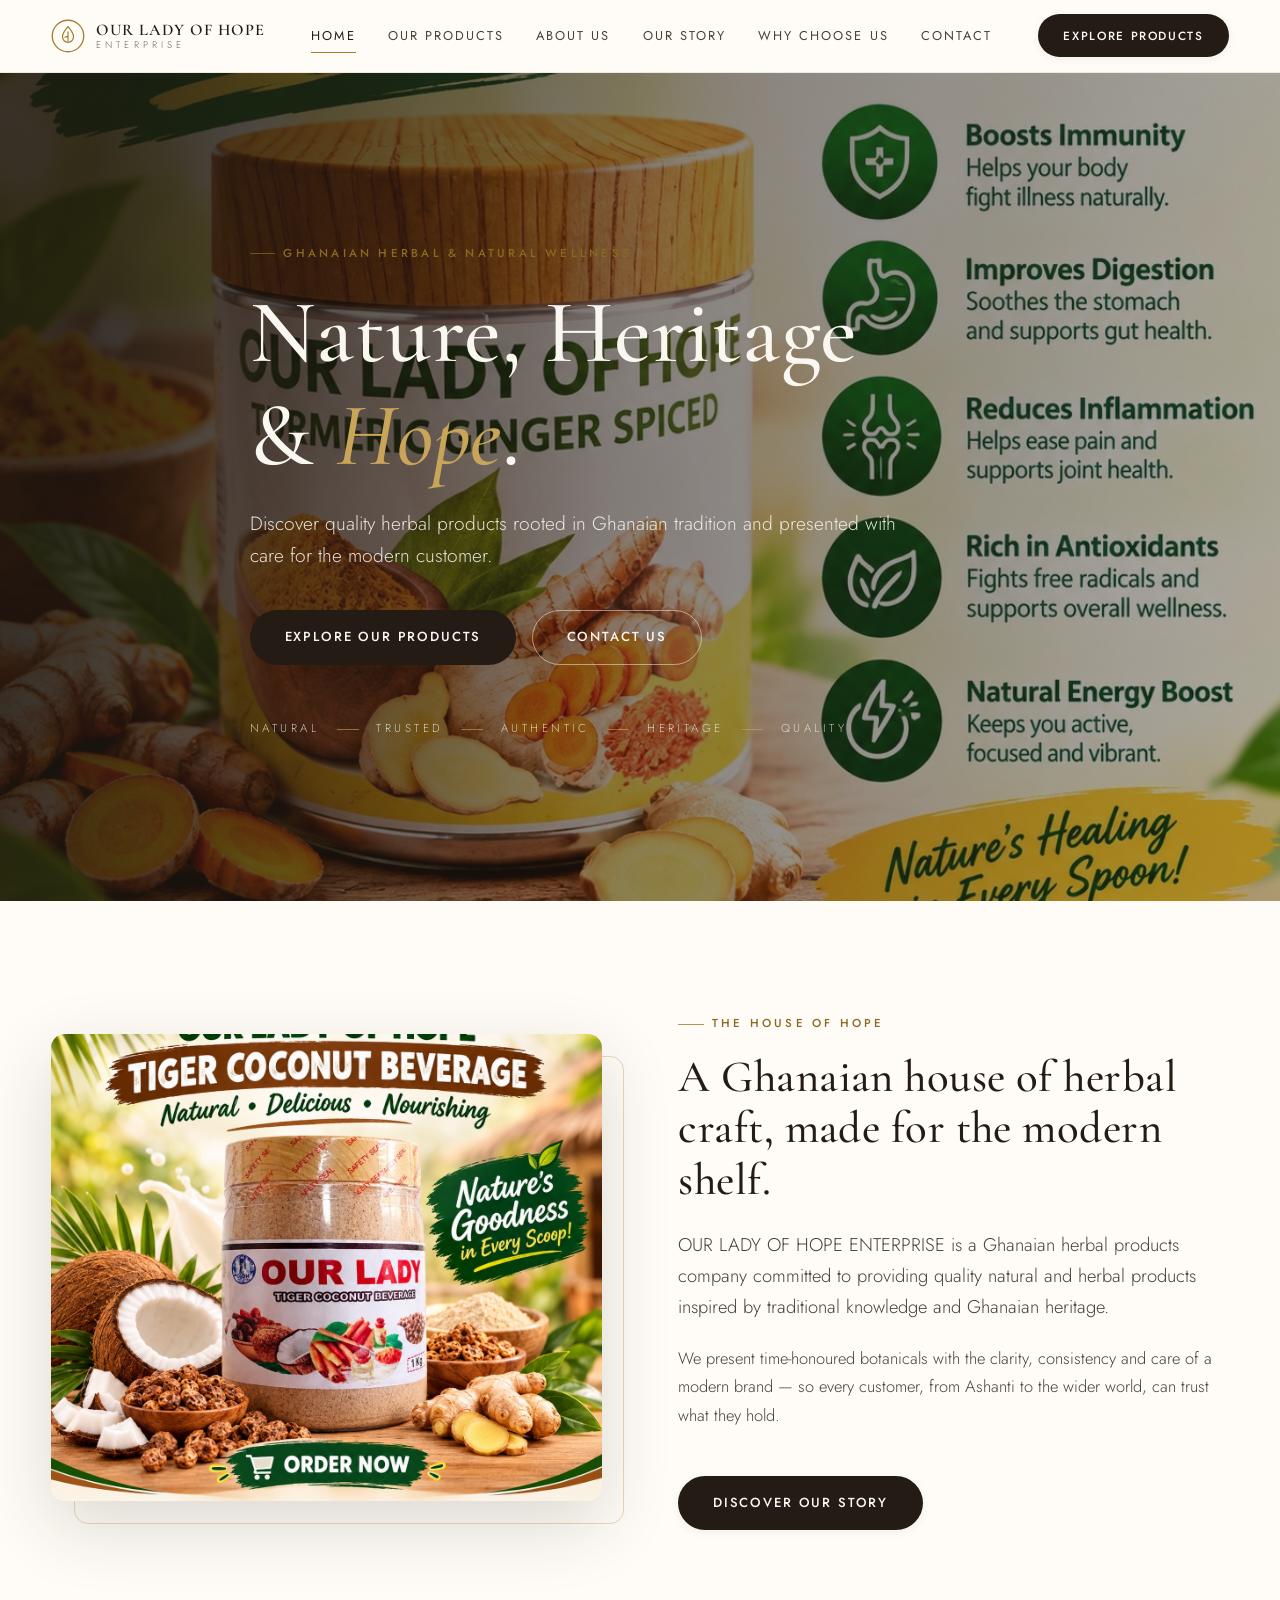
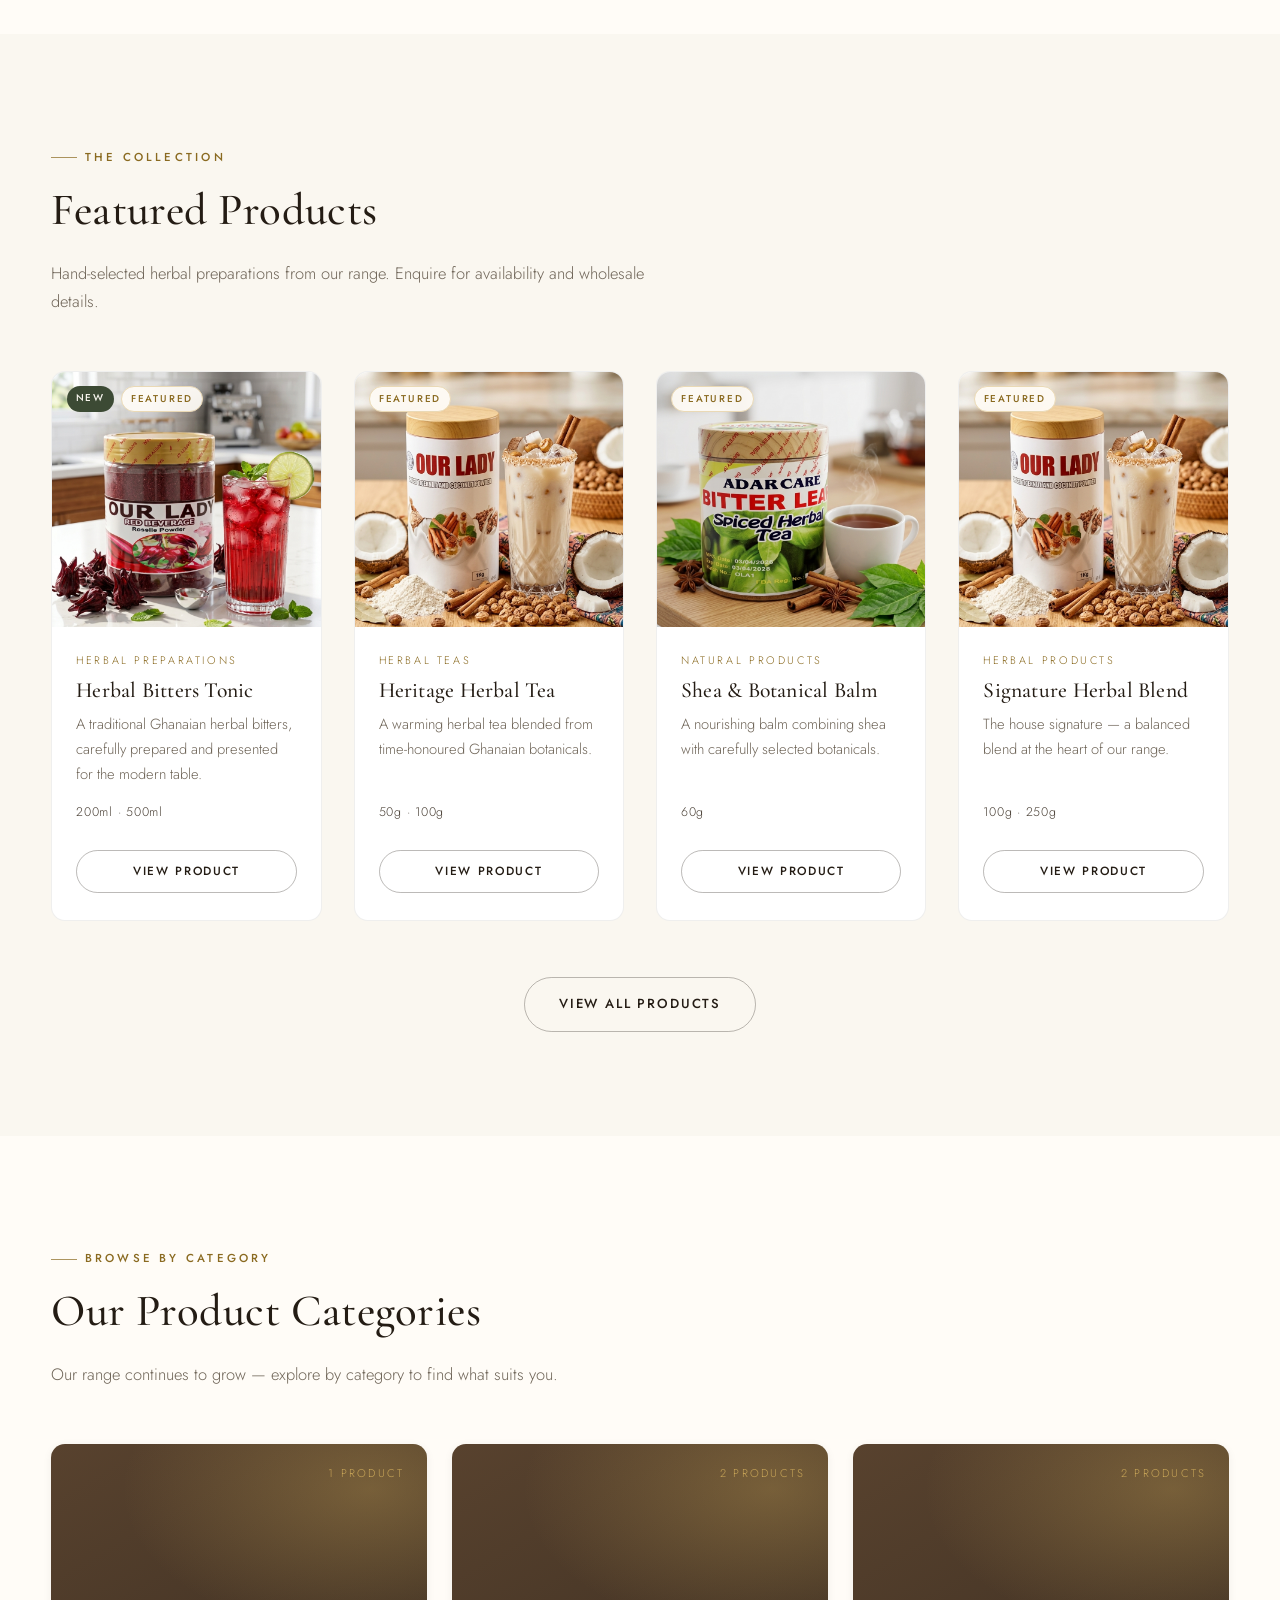
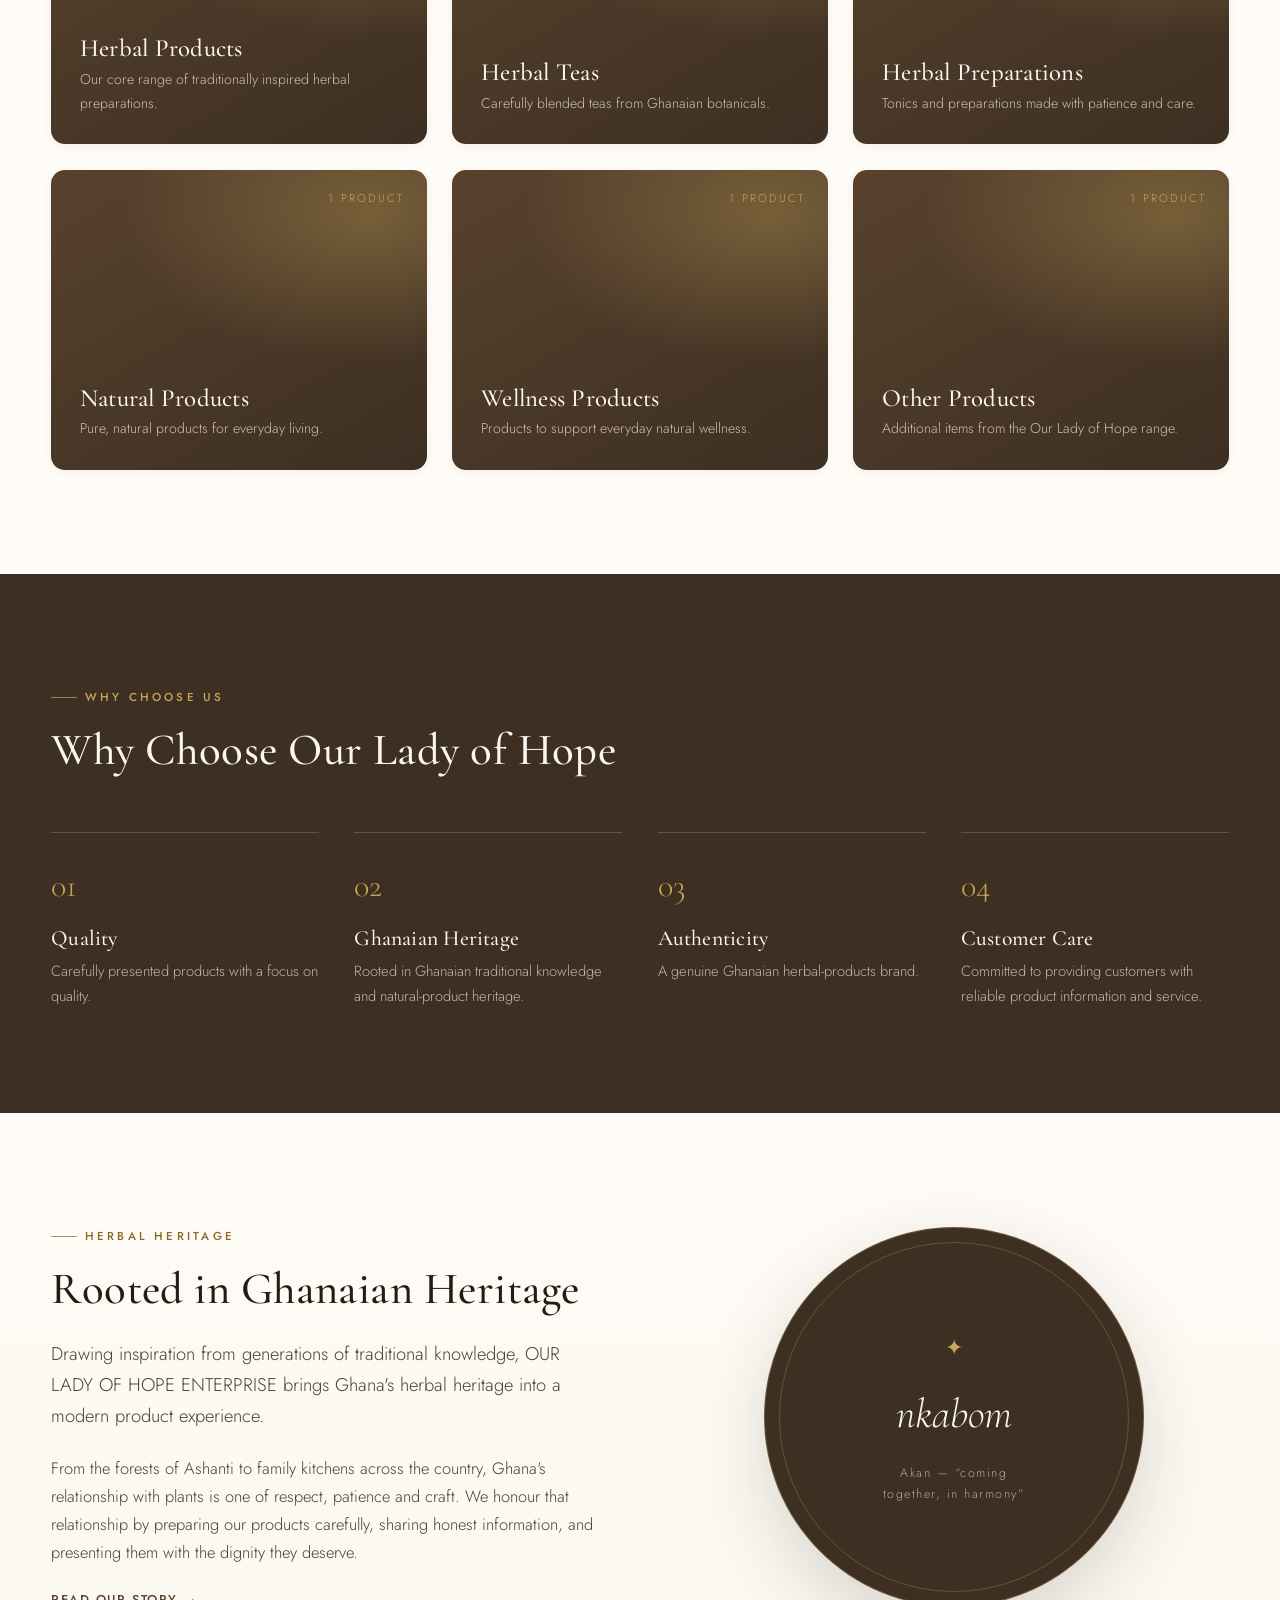
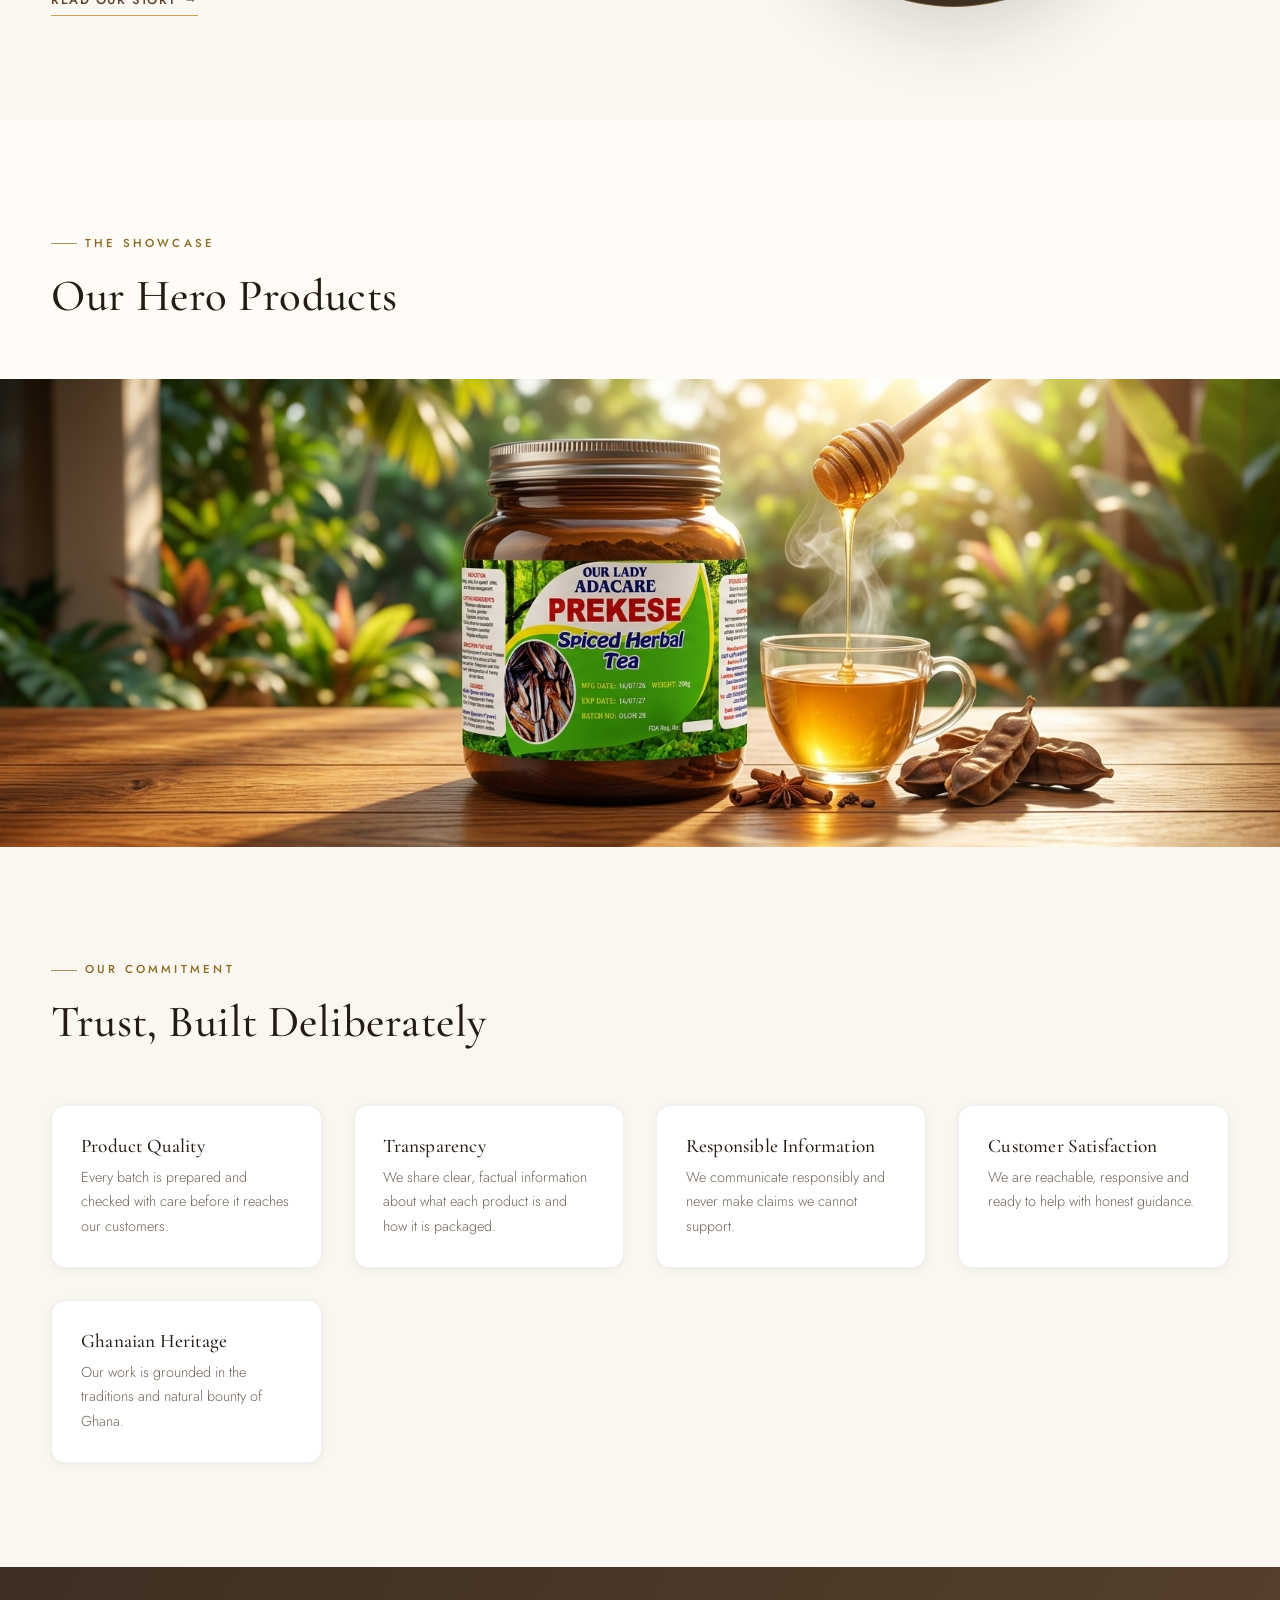
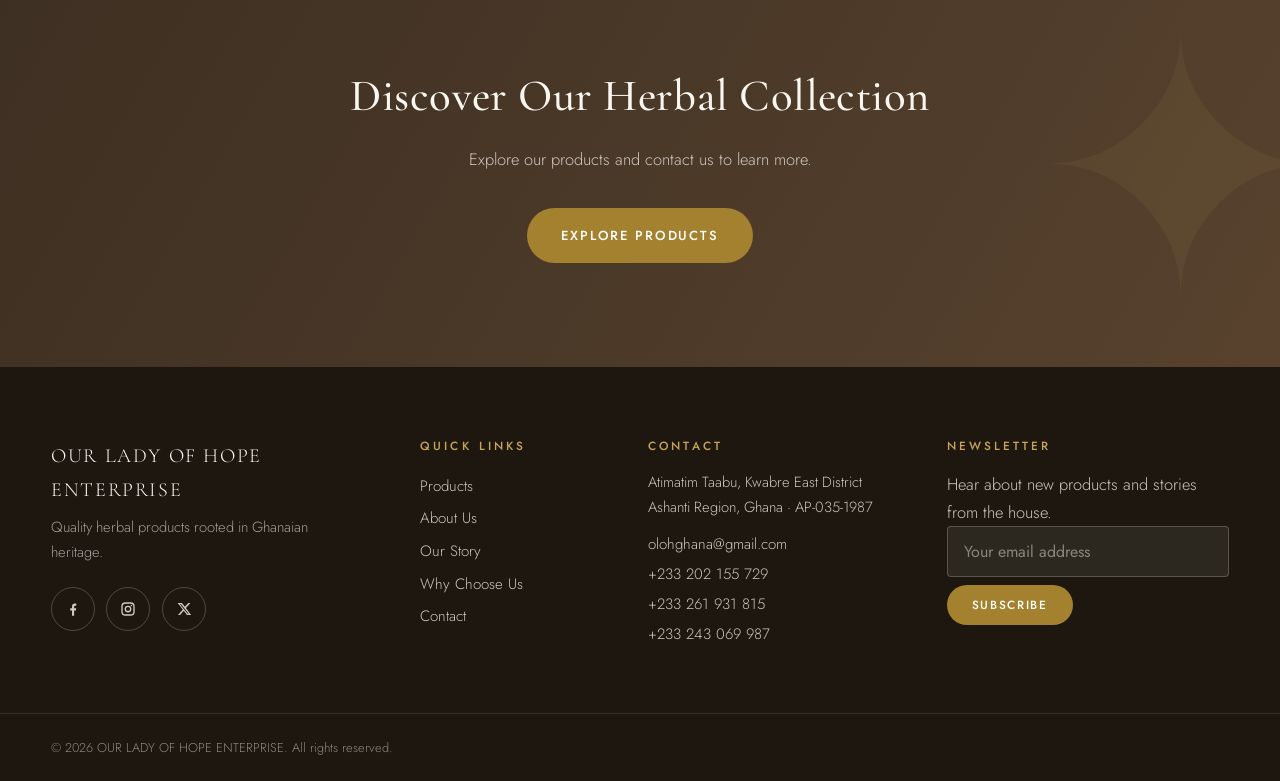
==== docs/index.html @ 87de77d7 "Move site into docs/ for GitHub Pages publishing GitHub Pages branch-based sources only support / or" ====
<!doctype html>
<html lang="en">
<head>
<meta charset="utf-8">
<meta name="viewport" content="width=device-width, initial-scale=1">
<title>Our Lady of Hope Enterprise | Premium Ghanaian Herbal Products</title>
<meta name="description" content="OUR LADY OF HOPE ENTERPRISE — quality herbal and natural products rooted in Ghanaian heritage. Based in Atimatim Taabu, Ashanti Region, Ghana. Enquire today.">
<link rel="preconnect" href="https://fonts.googleapis.com">
<link rel="preconnect" href="https://fonts.gstatic.com" crossorigin>
<link href="https://fonts.googleapis.com/css2?family=Cormorant+Garamond:ital,wght@0,400;0,500;0,600;0,700;1,400&family=Jost:wght@300;400;500;600&display=swap" rel="stylesheet">
<link rel="preload" as="image" href="assets/products/hero-products.jpg" fetchpriority="high">
<link rel="stylesheet" href="css/styles.css">
</head>
<body>
<a class="skip-link" href="#main">Skip to content</a>
<header class="site-header" id="siteHeader">
  <div class="container header-inner">
    <a href="index.html" class="brand">
      <span class="brand-mark" aria-hidden="true"><svg viewBox="0 0 40 40" width="34" height="34"><circle cx="20" cy="20" r="18.5" fill="none" stroke="currentColor" stroke-width="1.6"/><path d="M20 9c4 4.5 6.5 8.4 6.5 12a6.5 6.5 0 1 1-13 0c0-3.6 2.5-7.5 6.5-12Z" fill="none" stroke="currentColor" stroke-width="1.5"/><path d="M20 15v11M16.4 21.4c1.1-.8 2.4-.8 3.6 0" stroke="currentColor" stroke-width="1.4" fill="none" stroke-linecap="round"/></svg></span>
      <span class="brand-text"><strong>OUR LADY OF HOPE</strong><small>ENTERPRISE</small></span>
    </a>
    <nav class="main-nav" id="mainNav" aria-label="Primary">
      <a href="index.html" class="nav-link active">Home</a>
      <a href="products.html" class="nav-link">Our Products</a>
      <a href="about.html" class="nav-link">About Us</a>
      <a href="our-story.html" class="nav-link">Our Story</a>
      <a href="why-choose-us.html" class="nav-link">Why Choose Us</a>
      <a href="contact.html" class="nav-link">Contact</a>
    </nav>
    <div class="header-actions">
      <a href="products.html" class="btn btn-solid btn-sm">Explore Products</a>
      <button class="nav-toggle" id="navToggle" aria-expanded="false" aria-controls="mainNav" aria-label="Open menu"><span></span><span></span><span></span></button>
    </div>
  </div>
</header>
<main id="main">
  <!-- HERO -->
  <section class="hero" id="top">
    <div class="hero-media" aria-hidden="true">
      <img src="assets/products/hero-products.jpg" alt="" fetchpriority="high">
      <div class="hero-veil"></div>
    </div>
    <div class="container hero-inner">
      <p class="eyebrow reveal">Ghanaian Herbal &amp; Natural Wellness</p>
      <h1 class="hero-title reveal">Nature, Heritage<br>&amp; <em>Hope</em>.</h1>
      <p class="hero-lede reveal">Discover quality herbal products rooted in Ghanaian tradition and presented with care for the modern customer.</p>
      <div class="hero-ctas reveal">
        <a href="products.html" class="btn btn-solid">Explore Our Products</a>
        <a href="contact.html" class="btn btn-outline-light">Contact Us</a>
      </div>
      <div class="hero-badges reveal" aria-label="Brand values">
        <span>Natural</span><i></i><span>Trusted</span><i></i><span>Authentic</span><i></i><span>Heritage</span><i></i><span>Quality</span>
      </div>
    </div>
  </section>

  <!-- BRAND INTRODUCTION -->
  <section class="section intro">
    <div class="container grid-2">
      <div class="intro-media reveal">
        <img src="assets/products/product-lineup.jpg" alt="Our Lady of Hope herbal product packaging" loading="lazy">
        <div class="intro-frame" aria-hidden="true"></div>
      </div>
      <div class="intro-copy reveal">
        <p class="eyebrow">The House of Hope</p>
        <h2 class="h2">A Ghanaian house of herbal craft, made for the modern shelf.</h2>
        <p class="lead">OUR LADY OF HOPE ENTERPRISE is a Ghanaian herbal products company committed to providing quality natural and herbal products inspired by traditional knowledge and Ghanaian heritage.</p>
        <p>We present time-honoured botanicals with the clarity, consistency and care of a modern brand — so every customer, from Ashanti to the wider world, can trust what they hold.</p>
        <a href="our-story.html" class="btn btn-solid">Discover Our Story</a>
      </div>
    </div>
  </section>

  <!-- FEATURED PRODUCTS -->
  <section class="section section-cream featured">
    <div class="container">
      <div class="section-head reveal">
        <p class="eyebrow">The Collection</p>
        <h2 class="h2">Featured Products</h2>
        <p>Hand-selected herbal preparations from our range. Enquire for availability and wholesale details.</p>
      </div>
      <div class="product-grid" id="featuredGrid"></div>
      <div class="center reveal"><a href="products.html" class="btn btn-outline">View All Products</a></div>
    </div>
  </section>

  <!-- PRODUCT CATEGORIES -->
  <section class="section categories">
    <div class="container">
      <div class="section-head reveal">
        <p class="eyebrow">Browse by Category</p>
        <h2 class="h2">Our Product Categories</h2>
        <p>Our range continues to grow — explore by category to find what suits you.</p>
      </div>
      <div class="category-grid" id="categoryGrid"></div>
    </div>
  </section>

  <!-- WHY CHOOSE -->
  <section class="section section-dark why">
    <div class="container">
      <div class="section-head reveal">
        <p class="eyebrow eyebrow-light">Why Choose Us</p>
        <h2 class="h2 h2-light">Why Choose Our Lady of Hope</h2>
      </div>
      <div class="feature-grid">
        <article class="feature reveal">
          <span class="feature-num">01</span>
          <h3>Quality</h3>
          <p>Carefully presented products with a focus on quality.</p>
        </article>
        <article class="feature reveal">
          <span class="feature-num">02</span>
          <h3>Ghanaian Heritage</h3>
          <p>Rooted in Ghanaian traditional knowledge and natural-product heritage.</p>
        </article>
        <article class="feature reveal">
          <span class="feature-num">03</span>
          <h3>Authenticity</h3>
          <p>A genuine Ghanaian herbal-products brand.</p>
        </article>
        <article class="feature reveal">
          <span class="feature-num">04</span>
          <h3>Customer Care</h3>
          <p>Committed to providing customers with reliable product information and service.</p>
        </article>
      </div>
    </div>
  </section>

  <!-- HERBAL HERITAGE -->
  <section class="section heritage">
    <div class="container grid-2">
      <div class="heritage-copy reveal">
        <p class="eyebrow">Herbal Heritage</p>
        <h2 class="h2">Rooted in Ghanaian Heritage</h2>
        <p class="lead">Drawing inspiration from generations of traditional knowledge, OUR LADY OF HOPE ENTERPRISE brings Ghana's herbal heritage into a modern product experience.</p>
        <p>From the forests of Ashanti to family kitchens across the country, Ghana's relationship with plants is one of respect, patience and craft. We honour that relationship by preparing our products carefully, sharing honest information, and presenting them with the dignity they deserve.</p>
        <a href="our-story.html" class="text-cta">Read Our Story <span aria-hidden="true">→</span></a>
      </div>
      <div class="heritage-visual reveal" aria-hidden="true">
        <div class="heritage-panel">
          <span class="heritage-glyph">✦</span>
          <p class="heritage-word">nkabom</p>
          <p class="heritage-note">Akan — “coming together, in harmony”</p>
        </div>
      </div>
    </div>
  </section>

  <!-- PRODUCT SHOWCASE -->
  <section class="section showcase">
    <div class="container">
      <div class="section-head reveal">
        <p class="eyebrow">The Showcase</p>
        <h2 class="h2">Our Hero Products</h2>
      </div>
    </div>
    <div class="showcase-band reveal">
      <img src="assets/products/product-04.jpg" alt="Our Lady of Hope Enterprise product lineup" loading="lazy">
    </div>
  </section>

  <!-- TRUST -->
  <section class="section section-cream trust">
    <div class="container">
      <div class="section-head reveal">
        <p class="eyebrow">Our Commitment</p>
        <h2 class="h2">Trust, Built Deliberately</h2>
      </div>
      <ul class="trust-list">
        <li class="reveal"><h3>Product Quality</h3><p>Every batch is prepared and checked with care before it reaches our customers.</p></li>
        <li class="reveal"><h3>Transparency</h3><p>We share clear, factual information about what each product is and how it is packaged.</p></li>
        <li class="reveal"><h3>Responsible Information</h3><p>We communicate responsibly and never make claims we cannot support.</p></li>
        <li class="reveal"><h3>Customer Satisfaction</h3><p>We are reachable, responsive and ready to help with honest guidance.</p></li>
        <li class="reveal"><h3>Ghanaian Heritage</h3><p>Our work is grounded in the traditions and natural bounty of Ghana.</p></li>
      </ul>
    </div>
  </section>

  <!-- CTA -->
  <section class="section cta">
    <div class="container center reveal">
      <h2 class="h2 h2-light">Discover Our Herbal Collection</h2>
      <p class="cta-lede">Explore our products and contact us to learn more.</p>
      <a href="products.html" class="btn btn-gold">Explore Products</a>
    </div>
  </section>
</main>
<footer class="site-footer">
  <div class="container footer-grid">
    <div class="footer-brand">
      <p class="footer-name">OUR LADY OF HOPE ENTERPRISE</p>
      <p class="footer-tag">Quality herbal products rooted in Ghanaian heritage.</p>
      <div class="socials" aria-label="Social media">
        <a href="#" aria-label="Facebook"><svg viewBox="0 0 24 24" width="18" height="18" fill="currentColor"><path d="M13.5 21v-7h2.4l.4-3h-2.8V9.1c0-.9.3-1.5 1.6-1.5h1.3V4.9c-.3 0-1.1-.1-2.1-.1-2.1 0-3.6 1.3-3.6 3.7V11H8.3v3h2.4v7h2.8Z"/></svg></a>
        <a href="#" aria-label="Instagram"><svg viewBox="0 0 24 24" width="18" height="18" fill="none" stroke="currentColor" stroke-width="1.8"><rect x="4" y="4" width="16" height="16" rx="4.5"/><circle cx="12" cy="12" r="3.6"/><circle cx="16.6" cy="7.4" r="1" fill="currentColor" stroke="none"/></svg></a>
        <a href="#" aria-label="X"><svg viewBox="0 0 24 24" width="18" height="18" fill="currentColor"><path d="M17.8 4h2.7l-6 6.8L21.5 20h-5.5l-4.3-5.6L6.7 20H4l6.4-7.3L3.6 4h5.6l3.9 5.1L17.8 4Zm-1 14.4h1.5L8 5.5H6.4l10.4 12.9Z"/></svg></a>
      </div>
    </div>
    <nav class="footer-links" aria-label="Quick links">
      <h4>Quick Links</h4>
      <a href="products.html">Products</a>
      <a href="about.html">About Us</a>
      <a href="our-story.html">Our Story</a>
      <a href="why-choose-us.html">Why Choose Us</a>
      <a href="contact.html">Contact</a>
    </nav>
    <div class="footer-contact">
      <h4>Contact</h4>
      <p>Atimatim Taabu, Kwabre East District<br>Ashanti Region, Ghana · AP-035-1987</p>
      <a href="mailto:olohghana@gmail.com">olohghana@gmail.com</a>
      <a href="tel:+233202155729">+233 202 155 729</a>
      <a href="tel:+233261931815">+233 261 931 815</a>
      <a href="tel:+233243069987">+233 243 069 987</a>
    </div>
    <div class="footer-news">
      <h4>Newsletter</h4>
      <p>Hear about new products and stories from the house.</p>
      <form class="newsletter-form" id="newsletterForm" novalidate>
        <label class="sr-only" for="newsletterEmail">Email address</label>
        <input type="email" id="newsletterEmail" name="email" placeholder="Your email address" required>
        <button class="btn btn-gold btn-sm" type="submit">Subscribe</button>
        <p class="form-note" id="newsletterNote" role="status"></p>
      </form>
    </div>
  </div>
  <div class="footer-base"><div class="container"><p>© <span id="year"></span> OUR LADY OF HOPE ENTERPRISE. All rights reserved.</p></div></div>
</footer>
<script src="js/data.js"></script>
<script src="js/main.js"></script>
</body>
</html>
---- docs/css/styles.css ----
/* ============================================================
   OUR LADY OF HOPE ENTERPRISE — Design System
   Premium Ghanaian herbal brand aesthetic
   ============================================================ */

:root {
  --ivory: #f4efe6;
  --cream: #faf7f0;
  --paper: #fffcf7;
  --sand: #e9dfd0;
  --ink: #241c14;
  --ink-soft: #4a4036;
  --muted: #6f6558;            /* AA on cream & white (5.3:1) */
  --gold-text: #8a6a20;        /* AA gold for text on light bg (4.7:1) */
  --bark: #3d2f22;
  --coffee: #58422e;
  --gold: #a3812f;
  --gold-soft: #c8a558;
  --gold-pale: #ead9b5;
  --leaf-deep: #3c4a34;
  --clay: #b0714b;
  --white: #ffffff;
  --shadow-sm: 0 2px 10px rgba(36, 28, 20, .06);
  --shadow-md: 0 14px 40px rgba(36, 28, 20, .10);
  --shadow-lg: 0 24px 70px rgba(36, 28, 20, .16);
  --radius: 4px;
  --radius-lg: 14px;
  --serif: "Cormorant Garamond", Georgia, serif;
  --sans: "Jost", "Segoe UI", sans-serif;
  --ease: cubic-bezier(.22, .61, .36, 1);
}

* { margin: 0; padding: 0; box-sizing: border-box; }
html { scroll-behavior: smooth; }
body {
  font-family: var(--sans);
  font-weight: 300;
  color: var(--ink);
  background: var(--paper);
  line-height: 1.7;
  font-size: 16.5px;
  -webkit-font-smoothing: antialiased;
}
img { max-width: 100%; display: block; }
a { color: inherit; text-decoration: none; }
ul, ol { list-style: none; }
button { font-family: inherit; cursor: pointer; touch-action: manipulation; }
a { cursor: pointer; }
input, textarea, select { font-family: inherit; font-size: 1rem; color: var(--ink); }

/* Visible keyboard focus everywhere (never removed without replacement) */
:focus-visible {
  outline: 2px solid var(--gold);
  outline-offset: 3px;
  border-radius: 2px;
}
.btn:focus-visible,
.chip:focus-visible,
.nav-toggle:focus-visible {
  outline: 2px solid var(--gold);
  outline-offset: 3px;
}
.section-dark :focus-visible,
.site-footer :focus-visible,
.hero :focus-visible,
.main-nav.open :focus-visible {
  outline-color: var(--gold-soft);
}

.container { width: min(1180px, 92%); margin-inline: auto; }
.center { text-align: center; }

.sr-only { position: absolute; width: 1px; height: 1px; overflow: hidden; clip: rect(0 0 0 0); white-space: nowrap; }
.skip-link {
  position: absolute; left: 1rem; top: -100%; z-index: 200;
  background: var(--ink); color: var(--cream); padding: .6rem 1.2rem; border-radius: var(--radius);
  transition: top .2s var(--ease);
}
.skip-link:focus { top: 1rem; }

::selection { background: var(--gold-pale); color: var(--ink); }

/* ---------- Typography ---------- */
h1, h2, h3, h4 { font-family: var(--serif); font-weight: 500; line-height: 1.15; letter-spacing: .01em; }
.h1 { font-size: clamp(2.6rem, 6vw, 4.4rem); }
.h2 { font-size: clamp(1.9rem, 3.6vw, 2.8rem); margin-bottom: .5em; }
.h3 { font-size: 1.5rem; }
.h2-light { color: var(--cream); }
.lead { font-size: 1.15rem; color: var(--ink-soft); margin-bottom: 1.2em; }
.lead-light { color: rgba(250, 247, 240, .8); }
.eyebrow {
  display: inline-flex; align-items: center; gap: .7em;
  font-family: var(--sans); font-size: .72rem; font-weight: 500;
  letter-spacing: .28em; text-transform: uppercase; color: var(--gold-text);
  margin-bottom: 1.1rem;
}
.eyebrow::before { content: ""; width: 2.2em; height: 1px; background: currentColor; opacity: .7; }
.eyebrow-light { color: var(--gold-soft); } /* AA on bark (5.5:1) */
em { font-style: italic; }

/* ---------- Buttons ---------- */
.btn {
  display: inline-flex; align-items: center; justify-content: center; gap: .55em;
  padding: .95rem 2.1rem; border-radius: 999px; border: 1px solid transparent;
  font-family: var(--sans); font-size: .82rem; font-weight: 500;
  letter-spacing: .14em; text-transform: uppercase;
  transition: transform .3s var(--ease), box-shadow .3s var(--ease),
              background-color .3s var(--ease), color .3s var(--ease), border-color .3s var(--ease);
}
.btn:hover { transform: translateY(-2px); }
.btn:active { transform: translateY(0); }
.btn-solid { background: var(--ink); color: var(--cream); box-shadow: var(--shadow-sm); }
.btn-solid:hover { background: var(--coffee); box-shadow: var(--shadow-md); }
.btn-outline { border-color: rgba(36, 28, 20, .3); color: var(--ink); background: transparent; }
.btn-outline:hover { border-color: var(--ink); background: rgba(36, 28, 20, .04); }
.btn-outline-light { border-color: rgba(250, 247, 240, .5); color: var(--cream); background: transparent; }
.btn-outline-light:hover { border-color: var(--cream); background: rgba(250, 247, 240, .1); }
.btn-gold { background: var(--gold); color: var(--white); }
.btn-gold:hover { background: #8d6f26; box-shadow: 0 12px 30px rgba(163, 129, 47, .35); }
.btn-sm { padding: .65rem 1.5rem; font-size: .74rem; }
.btn-whatsapp { background: #1f9d55; color: #fff; }
.btn-whatsapp:hover { background: #188247; box-shadow: 0 12px 30px rgba(31, 157, 85, .3); }
.btn-danger { background: #9c3a2e; color: #fff; }
.btn-danger:hover { background: #833025; }

.text-cta {
  display: inline-flex; align-items: center; gap: .5em;
  font-weight: 500; letter-spacing: .12em; text-transform: uppercase; font-size: .8rem;
  color: var(--coffee); border-bottom: 1px solid var(--gold-soft); padding-bottom: .35em;
  transition: color .3s, gap .3s var(--ease);
}
.text-cta:hover { color: var(--gold); gap: .9em; }
.text-link { color: var(--coffee); border-bottom: 1px solid var(--gold-soft); }
.text-link:hover { color: var(--gold); }
.small-note { font-size: .88rem; color: var(--muted); }

/* ---------- Header ---------- */
.site-header {
  position: sticky; top: 0; z-index: 100;
  background: rgba(255, 252, 247, .88);
  backdrop-filter: blur(12px);
  border-bottom: 1px solid rgba(36, 28, 20, .08);
  transition: box-shadow .3s var(--ease), background .3s var(--ease);
}
.site-header.scrolled { box-shadow: var(--shadow-sm); background: rgba(255, 252, 247, .97); }
.header-inner { display: flex; align-items: center; justify-content: space-between; gap: 1.5rem; padding: .9rem 0; }
.brand { display: inline-flex; align-items: center; gap: .7rem; color: var(--ink); }
.brand-mark { color: var(--gold); display: grid; place-items: center; }
.brand-text { display: flex; flex-direction: column; line-height: 1.15; }
.brand-text strong { font-family: var(--serif); font-size: 1.02rem; font-weight: 600; letter-spacing: .06em; }
.brand-text small { font-size: .6rem; letter-spacing: .42em; text-transform: uppercase; color: var(--muted); }

.main-nav { display: flex; gap: 2rem; }
.nav-link {
  position: relative; font-size: .8rem; font-weight: 400; letter-spacing: .16em; text-transform: uppercase;
  color: var(--ink-soft); padding: .4rem 0; transition: color .3s;
}
.nav-link::after {
  content: ""; position: absolute; left: 0; bottom: 0; height: 1px; width: 0;
  background: var(--gold); transition: width .35s var(--ease);
}
.nav-link:hover, .nav-link.active { color: var(--ink); }
.nav-link:hover::after, .nav-link.active::after { width: 100%; }

.header-actions { display: flex; align-items: center; gap: 1rem; }
.nav-toggle {
  display: none; flex-direction: column; justify-content: center; gap: 5px;
  width: 42px; height: 42px; background: transparent; border: 1px solid rgba(36, 28, 20, .2);
  border-radius: 50%; padding: 0 10px;
}
.nav-toggle span { display: block; height: 1.5px; background: var(--ink); border-radius: 2px; transition: transform .3s var(--ease), opacity .3s; }
.nav-toggle[aria-expanded="true"] span:nth-child(1) { transform: translateY(6.5px) rotate(45deg); }
.nav-toggle[aria-expanded="true"] span:nth-child(2) { opacity: 0; }
.nav-toggle[aria-expanded="true"] span:nth-child(3) { transform: translateY(-6.5px) rotate(-45deg); }

/* ---------- Hero ---------- */
.hero {
  position: relative; min-height: 92vh; display: flex; align-items: center;
  color: var(--cream); overflow: hidden;
}
.hero-media { position: absolute; inset: 0; }
.hero-media img { width: 100%; height: 100%; object-fit: cover; object-position: center; transform: scale(1.05); animation: heroDrift 22s var(--ease) infinite alternate; }
@keyframes heroDrift { from { transform: scale(1.05); } to { transform: scale(1.12); } }
.hero-veil {
  position: absolute; inset: 0;
  background: linear-gradient(100deg, rgba(29, 22, 15, .88) 8%, rgba(36, 27, 18, .55) 48%, rgba(29, 22, 15, .35) 100%);
}
.hero-inner { position: relative; z-index: 2; padding: 7rem 0; max-width: 780px; }
.hero-title { font-size: clamp(3rem, 8vw, 5.6rem); font-weight: 500; margin-bottom: 1.2rem; }
.hero-title em { color: var(--gold-soft); }
.hero-lede { font-size: 1.2rem; max-width: 34em; color: rgba(250, 247, 240, .88); margin-bottom: 2.4rem; }
.hero-ctas { display: flex; flex-wrap: wrap; gap: 1rem; margin-bottom: 3.4rem; }
.hero-badges {
  display: flex; align-items: center; flex-wrap: wrap; gap: 1.1rem;
  font-size: .72rem; letter-spacing: .3em; text-transform: uppercase; color: rgba(250, 247, 240, .75);
}
.hero-badges i { width: 22px; height: 1px; background: var(--gold-soft); opacity: .6; }

/* ---------- Sections ---------- */
.section { padding: 6.5rem 0; }
.section-cream { background: var(--cream); }
.section-dark { background: var(--bark); color: var(--cream); }
.section-head { max-width: 640px; margin-bottom: 3.5rem; }
.section-head p:not(.eyebrow) { color: var(--muted); }
.section-dark .section-head p:not(.eyebrow) { color: rgba(250, 247, 240, .65); }

.grid-2 { display: grid; grid-template-columns: 1fr 1fr; gap: clamp(2.5rem, 6vw, 5.5rem); align-items: center; }

/* intro */
.intro-media { position: relative; }
.intro-media img { border-radius: var(--radius-lg); box-shadow: var(--shadow-lg); aspect-ratio: 4 / 3.4; object-fit: cover; }
.intro-frame {
  position: absolute; inset: 1.4rem -1.4rem -1.4rem 1.4rem;
  border: 1px solid var(--gold-pale); border-radius: var(--radius-lg); z-index: -1;
}
.intro-copy .btn { margin-top: 1.8rem; }
.intro-copy p:not(.eyebrow):not(.lead) { color: var(--ink-soft); margin-bottom: 1.1em; max-width: 56ch; }

/* ---------- Product cards ---------- */
.product-grid { display: grid; grid-template-columns: repeat(auto-fill, minmax(260px, 1fr)); gap: 2rem; margin-bottom: 3.5rem; }
.product-card {
  background: var(--white); border: 1px solid rgba(36, 28, 20, .07); border-radius: var(--radius-lg);
  overflow: hidden; display: flex; flex-direction: column;
  transition: transform .45s var(--ease), box-shadow .45s var(--ease);
}
.product-card:hover { transform: translateY(-6px); box-shadow: var(--shadow-md); }
.product-media { position: relative; overflow: hidden; aspect-ratio: 1 / .95; background: var(--sand); }
.product-media img { width: 100%; height: 100%; object-fit: cover; transition: transform 1.1s var(--ease); }
.product-card:hover .product-media img { transform: scale(1.07); }
.product-tags { position: absolute; top: .9rem; left: .9rem; display: flex; gap: .45rem; z-index: 2; }
.tag {
  font-size: .62rem; font-weight: 500; letter-spacing: .18em; text-transform: uppercase;
  padding: .32em .9em; border-radius: 999px; backdrop-filter: blur(4px);
}
.tag-featured { background: rgba(255, 252, 247, .92); color: var(--gold-text); border: 1px solid var(--gold-pale); }
.tag-new { background: var(--leaf-deep); color: var(--cream); }
.tag-stock { background: rgba(250, 247, 240, .92); color: var(--ink-soft); }
.product-body { padding: 1.5rem 1.5rem 1.7rem; display: flex; flex-direction: column; gap: .55rem; flex: 1; }
.product-cat { font-size: .68rem; letter-spacing: .24em; text-transform: uppercase; color: var(--gold-text); }
.product-name { font-size: 1.35rem; }
.product-desc { font-size: .92rem; color: var(--muted); flex: 1; }
.product-meta { display: flex; justify-content: space-between; align-items: center; font-size: .78rem; color: var(--ink-soft); margin-top: .4rem; }
.product-meta .size { letter-spacing: .06em; }
.product-card .btn { margin-top: 1.1rem; width: 100%; }

/* ---------- Categories ---------- */
.category-grid { display: grid; grid-template-columns: repeat(auto-fill, minmax(300px, 1fr)); gap: 1.6rem; }
.category-card {
  position: relative; display: flex; align-items: flex-end; min-height: 300px;
  border-radius: var(--radius-lg); overflow: hidden; padding: 1.8rem;
  background: linear-gradient(150deg, var(--coffee), var(--bark)); color: var(--cream);
  box-shadow: var(--shadow-sm);
  transition: transform .45s var(--ease), box-shadow .45s var(--ease);
}
.category-card::after {
  content: ""; position: absolute; inset: 0;
  background: radial-gradient(120% 90% at 85% 15%, rgba(200, 165, 88, .35), transparent 55%);
  pointer-events: none;
}
.category-card:hover { transform: translateY(-6px); box-shadow: var(--shadow-md); }
.category-card h3 { font-size: 1.55rem; position: relative; z-index: 2; }
.category-card p { font-size: .88rem; color: rgba(250, 247, 240, .72); position: relative; z-index: 2; margin-top: .3rem; }
.category-card .category-count {
  position: absolute; top: 1.2rem; right: 1.4rem; z-index: 2;
  font-size: .7rem; letter-spacing: .2em; text-transform: uppercase; color: var(--gold-soft);
}
.category-card::before {
  content: "→"; position: absolute; right: 1.6rem; bottom: 1.6rem; z-index: 2;
  font-size: 1.1rem; color: var(--gold-soft); opacity: 0; transform: translateX(-8px);
  transition: opacity .35s var(--ease), transform .35s var(--ease);
}
.category-card:hover::before { opacity: 1; transform: translateX(0); }

/* ---------- Features / Why ---------- */
.feature-grid { display: grid; grid-template-columns: repeat(auto-fit, minmax(230px, 1fr)); gap: 2.2rem; }
.feature { border-top: 1px solid rgba(250, 247, 240, .18); padding-top: 1.6rem; transition: transform .4s var(--ease); }
.feature:hover { transform: translateY(-4px); }
.feature-num { font-family: var(--serif); font-size: 2rem; color: var(--gold-soft); display: block; margin-bottom: .8rem; }
.feature h3 { font-size: 1.35rem; color: var(--cream); margin-bottom: .5rem; }
.feature p { font-size: .92rem; color: rgba(250, 247, 240, .68); }
.feature-light { border-top-color: rgba(36, 28, 20, .14); }
.feature-light h3 { color: var(--ink); }
.feature-light p { color: var(--muted); }
.feature-light .feature-num { color: var(--gold); }
.feature-grid-page { margin-top: 1rem; }

/* ---------- Heritage ---------- */
.heritage { background: linear-gradient(180deg, var(--paper), var(--cream)); }
.heritage-visual { display: grid; place-items: center; }
.heritage-panel {
  width: 100%; max-width: 380px; aspect-ratio: 1; display: grid; place-content: center; text-align: center; gap: .8rem;
  background: var(--bark); color: var(--cream); border-radius: 50%;
  box-shadow: var(--shadow-lg); border: 1px solid rgba(200, 165, 88, .35);
  position: relative;
}
.heritage-panel::before {
  content: ""; position: absolute; inset: 14px; border: 1px solid rgba(200, 165, 88, .3); border-radius: 50%;
}
.heritage-glyph { color: var(--gold-soft); font-size: 1.4rem; }
.heritage-word { font-family: var(--serif); font-size: 2.6rem; font-style: italic; }
.heritage-note { font-size: .78rem; letter-spacing: .12em; color: rgba(250, 247, 240, .6); max-width: 22ch; }
.heritage-copy p:not(.eyebrow):not(.lead) { color: var(--ink-soft); max-width: 56ch; margin-bottom: 1.1em; }

/* ---------- Showcase ---------- */
.showcase { padding-bottom: 0; }
.showcase-band { max-height: 78vh; overflow: hidden; }
.showcase-band img { width: 100%; height: auto; object-fit: cover; }

/* ---------- Trust ---------- */
.trust-list { display: grid; grid-template-columns: repeat(auto-fit, minmax(240px, 1fr)); gap: 2rem; counter-reset: trust; }
.trust-list li { background: var(--white); border: 1px solid rgba(36, 28, 20, .07); border-radius: var(--radius-lg); padding: 1.8rem; box-shadow: var(--shadow-sm); transition: transform .4s var(--ease); }
.trust-list li:hover { transform: translateY(-4px); }
.trust-list h3 { font-size: 1.2rem; margin-bottom: .5rem; }
.trust-list p { font-size: .9rem; color: var(--muted); }
.trust-list.vertical { grid-template-columns: 1fr; gap: 1.2rem; background: rgba(250, 247, 240, .05); padding: 2rem; border-radius: var(--radius-lg); border: 1px solid rgba(250, 247, 240, .12); }
.trust-list.vertical li { background: transparent; border: 0; box-shadow: none; padding: .4rem 0; }
.trust-list.vertical h3 { color: var(--cream); }
.trust-list.vertical p { color: rgba(250, 247, 240, .65); }

/* ---------- CTA ---------- */
.cta { background: linear-gradient(120deg, var(--bark), var(--coffee)); text-align: center; position: relative; overflow: hidden; }
.cta::before {
  content: "✦"; position: absolute; font-size: 22rem; color: rgba(200, 165, 88, .07);
  top: -6rem; right: -3rem; pointer-events: none;
}
.cta-lede { color: rgba(250, 247, 240, .75); margin: .8rem auto 2.2rem; max-width: 42ch; }

/* ---------- Page hero ---------- */
.page-hero { padding: 5.5rem 0; border-bottom: 1px solid rgba(36, 28, 20, .07); }
.page-hero .eyebrow { margin-bottom: .8rem; }
.page-lede { color: var(--muted); max-width: 56ch; margin: .6rem auto 0; }

/* ---------- Catalogue ---------- */
.catalogue-toolbar { display: flex; flex-wrap: wrap; gap: 1.2rem; justify-content: space-between; align-items: center; margin-bottom: 1.2rem; }
.filter-chips { display: flex; flex-wrap: wrap; gap: .55rem; }
.chip {
  min-height: 44px; padding: .5rem 1.2rem; border-radius: 999px; border: 1px solid rgba(36, 28, 20, .18);
  background: transparent; font-size: .74rem; letter-spacing: .12em; text-transform: uppercase;
  color: var(--ink-soft); transition: all .3s var(--ease);
}
.chip:hover { border-color: var(--ink); }
.chip.active { background: var(--ink); border-color: var(--ink); color: var(--cream); }
.search-wrap input {
  width: min(280px, 100%); padding: .65rem 1.2rem; border-radius: 999px;
  border: 1px solid rgba(36, 28, 20, .18); background: var(--white); outline: none;
  transition: border-color .3s, box-shadow .3s;
}
.search-wrap input:focus { border-color: var(--gold); box-shadow: 0 0 0 3px rgba(163, 129, 47, .15); }
.catalogue-meta { font-size: .82rem; color: var(--muted); margin-bottom: 1.8rem; letter-spacing: .04em; }
.empty-state { text-align: center; color: var(--muted); padding: 3rem 0; }

/* ---------- Product detail ---------- */
.breadcrumbs { font-size: .8rem; color: var(--muted); margin-bottom: 2.4rem; display: flex; gap: .5em; flex-wrap: wrap; }
.breadcrumbs a:hover { color: var(--gold); }
.detail-grid { display: grid; grid-template-columns: 1.05fr 1fr; gap: clamp(2.5rem, 6vw, 5rem); align-items: start; }
.detail-gallery { display: grid; gap: 1rem; }
.detail-gallery .main-image { border-radius: var(--radius-lg); overflow: hidden; box-shadow: var(--shadow-md); aspect-ratio: 1 / .9; background: var(--sand); }
.detail-gallery .main-image img { width: 100%; height: 100%; object-fit: cover; transition: transform .8s var(--ease); }
.detail-gallery .main-image:hover img { transform: scale(1.04); }
.gallery-thumbs { display: flex; gap: .8rem; }
.gallery-thumbs button { border: 1px solid rgba(36, 28, 20, .12); border-radius: var(--radius); overflow: hidden; padding: 0; width: 64px; height: 64px; background: var(--sand); transition: border-color .3s; }
.gallery-thumbs button.active { border-color: var(--gold); }
.gallery-thumbs img { width: 100%; height: 100%; object-fit: cover; }
.detail-info .product-cat { margin-bottom: .6rem; display: block; }
.detail-info .h1 { font-size: clamp(2.2rem, 4vw, 3.2rem); margin-bottom: 1rem; }
.detail-desc { color: var(--ink-soft); margin-bottom: 1.6rem; }
.spec-list { margin: 1.6rem 0; border-top: 1px solid rgba(36, 28, 20, .1); }
.spec-list div { display: grid; grid-template-columns: 180px 1fr; gap: 1rem; padding: .8rem 0; border-bottom: 1px solid rgba(36, 28, 20, .1); font-size: .92rem; }
.spec-list dt { font-weight: 500; text-transform: uppercase; letter-spacing: .1em; font-size: .72rem; color: var(--muted); align-self: center; }
.detail-ctas { display: flex; flex-wrap: wrap; gap: .9rem; margin-top: 2rem; }
.availability { display: inline-flex; align-items: center; gap: .5em; font-size: .78rem; letter-spacing: .14em; text-transform: uppercase; color: var(--leaf-deep); margin-top: 1.2rem; }
.availability::before { content: ""; width: 8px; height: 8px; border-radius: 50%; background: #3f8f5a; }
.availability.out { color: #9c3a2e; }
.availability.out::before { background: #9c3a2e; }

/* enquiry modal */
.modal-backdrop {
  position: fixed; inset: 0; background: rgba(29, 22, 15, .55); z-index: 300;
  display: grid; place-items: center; padding: 1.5rem;
  opacity: 0; pointer-events: none; transition: opacity .3s var(--ease);
}
.modal-backdrop.open { opacity: 1; pointer-events: auto; }
.modal {
  background: var(--paper); border-radius: var(--radius-lg); max-width: 560px; width: 100%;
  max-height: 90vh; overflow-y: auto; padding: 2.4rem; position: relative;
  transform: translateY(14px); transition: transform .35s var(--ease); box-shadow: var(--shadow-lg);
}
.modal-backdrop.open .modal { transform: translateY(0); }
.modal-close {
  position: absolute; top: .8rem; right: .8rem; width: 44px; height: 44px; border-radius: 50%;
  border: 1px solid rgba(36, 28, 20, .15); background: transparent; font-size: 1rem; color: var(--ink-soft);
}
.modal-close:hover { background: rgba(36, 28, 20, .06); }
.modal h2 { margin-bottom: .4rem; }
.modal .small-note { margin-bottom: 1.6rem; }

/* ---------- Forms ---------- */
form .field { margin-bottom: 1.2rem; }
form label { display: block; font-size: .74rem; font-weight: 500; letter-spacing: .14em; text-transform: uppercase; color: var(--ink-soft); margin-bottom: .45rem; }
form .req { color: var(--clay); }
input[type="text"], input[type="email"], input[type="tel"], input[type="search"], textarea, select {
  width: 100%; padding: .8rem 1rem; border: 1px solid rgba(36, 28, 20, .18);
  border-radius: var(--radius); background: var(--white);
  transition: border-color .3s var(--ease), box-shadow .3s var(--ease);
}
textarea { resize: vertical; }
input:focus-visible, textarea:focus-visible, select:focus-visible {
  outline: none;
  border-color: var(--gold);
  box-shadow: 0 0 0 3px rgba(163, 129, 47, .18);
}
input[aria-invalid="true"], textarea[aria-invalid="true"] {
  border-color: #9c3a2e;
  box-shadow: 0 0 0 3px rgba(156, 58, 46, .12);
}
.field-row { display: grid; grid-template-columns: 1fr 1fr; gap: 1.2rem; }
.form-note { margin-top: .9rem; font-size: .88rem; color: var(--leaf-deep); min-height: 1.3em; }
.form-note.error { color: #9c3a2e; }

/* ---------- Contact page ---------- */
.contact-grid { display: grid; grid-template-columns: 1.2fr .9fr; gap: clamp(2.5rem, 6vw, 5rem); align-items: start; }
.contact-info { display: grid; gap: 1.6rem; }
.info-block { background: var(--cream); border: 1px solid rgba(36, 28, 20, .08); border-radius: var(--radius-lg); padding: 1.6rem 1.8rem; }
.info-block h3 { font-size: 1.15rem; margin-bottom: .7rem; }
.info-block a { display: block; padding: .18rem 0; color: var(--ink-soft); transition: color .3s; }
.info-block a:hover { color: var(--gold); }
.hours-table { width: 100%; font-size: .92rem; border-collapse: collapse; }
.hours-table td { padding: .35rem 0; }
.hours-table td:first-child { color: var(--muted); }
.hours-table td:last-child { text-align: right; font-weight: 400; }
.quick-ctas { display: grid; gap: .8rem; }
.map-frame { border-radius: var(--radius-lg); overflow: hidden; box-shadow: var(--shadow-md); border: 1px solid rgba(36, 28, 20, .08); }
.map-frame iframe { width: 100%; height: 420px; border: 0; display: block; }
.map-section { margin-top: 0; }

/* ---------- Timeline ---------- */
.timeline { position: relative; max-width: 760px; margin-inline: auto; padding-left: 2.5rem; }
.timeline::before { content: ""; position: absolute; left: 8px; top: 6px; bottom: 6px; width: 1px; background: linear-gradient(var(--gold-pale), var(--gold), var(--gold-pale)); }
.timeline li { position: relative; padding: 0 0 2.4rem 1.6rem; }
.timeline li::before {
  content: ""; position: absolute; left: -2.5rem; top: .5rem; width: 17px; height: 17px;
  border-radius: 50%; background: var(--paper); border: 2px solid var(--gold);
  transform: translateX(0); margin-left: .5px;
}
.timeline-era { font-size: .72rem; letter-spacing: .26em; text-transform: uppercase; color: var(--gold); font-weight: 500; }
.timeline h3 { font-size: 1.4rem; margin: .35rem 0 .5rem; }
.timeline p { color: var(--muted); font-size: .95rem; max-width: 58ch; }
.timeline-placeholder { font-style: italic; }

/* ---------- Vision / mission ---------- */
.vision-mission { background: var(--cream); }
.vm-grid { display: grid; grid-template-columns: 1fr 1fr; gap: 2rem; }
.vm-card { background: var(--white); border: 1px solid rgba(36, 28, 20, .08); border-radius: var(--radius-lg); padding: 3rem 2.6rem; box-shadow: var(--shadow-sm); }
.vm-card .h2 { font-size: 1.7rem; }
.vm-card p { color: var(--muted); }
.vm-gold { background: var(--bark); border-color: transparent; }
.vm-gold .h2 { color: var(--cream); }
.vm-gold p { color: rgba(250, 247, 240, .7); }

/* ---------- Story intro ---------- */
.story-intro p:not(.eyebrow):not(.h2) { color: var(--ink-soft); margin-bottom: 1.1em; }

/* ---------- Footer ---------- */
.site-footer { background: #1d1710; color: rgba(250, 247, 240, .78); margin-top: 0; }
.footer-grid {
  display: grid; grid-template-columns: 1.4fr .8fr 1.1fr 1.2fr;
  gap: 2.5rem; padding: 4.5rem 0 3rem;
}
.footer-name { font-family: var(--serif); font-size: 1.25rem; letter-spacing: .08em; color: var(--cream); margin-bottom: .5rem; }
.footer-tag { font-size: .92rem; color: rgba(250, 247, 240, .6); max-width: 30ch; }
.socials { display: flex; gap: .7rem; margin-top: 1.4rem; }
.socials a {
  width: 44px; height: 44px; border-radius: 50%; display: grid; place-items: center;
  border: 1px solid rgba(250, 247, 240, .22); color: rgba(250, 247, 240, .8);
  transition: all .3s var(--ease);
}
.socials a:hover { background: var(--gold); border-color: var(--gold); color: var(--white); transform: translateY(-2px); }
.site-footer h4 {
  font-family: var(--sans); font-size: .74rem; font-weight: 500; letter-spacing: .26em;
  text-transform: uppercase; color: var(--gold-soft); margin-bottom: 1.1rem;
}
.footer-links a { display: block; padding: .22rem 0; font-size: .94rem; transition: color .3s, padding-left .3s var(--ease); }
.footer-links a:hover { color: var(--gold-soft); padding-left: .3em; }
.footer-contact p { font-size: .92rem; margin-bottom: .6rem; }
.footer-contact a { display: block; padding: .14rem 0; font-size: .94rem; transition: color .3s; }
.footer-contact a:hover { color: var(--gold-soft); }
.newsletter-form { display: flex; gap: .5rem; flex-wrap: wrap; }
.newsletter-form input {
  flex: 1; min-width: 180px; background: rgba(250, 247, 240, .07); border-color: rgba(250, 247, 240, .22);
  color: var(--cream);
}
.newsletter-form input::placeholder { color: rgba(250, 247, 240, .45); }
.newsletter-form .form-note { flex-basis: 100%; color: var(--gold-soft); }
.footer-base { border-top: 1px solid rgba(250, 247, 240, .1); padding: 1.4rem 0; font-size: .8rem; color: rgba(250, 247, 240, .5); }

/* ---------- Reveal animations ---------- */
.reveal { opacity: 0; transform: translateY(26px); transition: opacity .8s var(--ease), transform .8s var(--ease); }
.reveal.in { opacity: 1; transform: none; }
.reveal { transition-delay: var(--d, 0s); }
@media (prefers-reduced-motion: reduce) {
  html { scroll-behavior: auto; }
  .reveal { opacity: 1; transform: none; transition: none; }
  .hero-media img { animation: none; }
  * { transition-duration: .01s !important; animation-duration: .01s !important; }
}

/* ---------- Responsive ---------- */
@media (max-width: 1024px) {
  .footer-grid { grid-template-columns: 1fr 1fr; }
  .detail-grid { grid-template-columns: 1fr; }
  .contact-grid { grid-template-columns: 1fr; }
}
@media (max-width: 860px) {
  .main-nav {
    position: fixed; inset: 0; top: 0; padding-top: 6rem; z-index: 90;
    background: rgba(29, 23, 16, .98); backdrop-filter: blur(8px);
    flex-direction: column; align-items: center; justify-content: center; gap: 2.2rem;
    opacity: 0; pointer-events: none; transition: opacity .35s var(--ease);
  }
  .main-nav.open { opacity: 1; pointer-events: auto; }
  .nav-link { font-size: 1.05rem; letter-spacing: .22em; color: var(--cream); }
  .nav-toggle { display: flex; z-index: 95; width: 44px; height: 44px; }
  .gallery-thumbs button { width: 72px; height: 72px; }
  .nav-toggle[aria-expanded="true"] span { background: var(--cream); }
  .header-actions .btn { display: none; }
  .grid-2 { grid-template-columns: 1fr; }
  .vm-grid { grid-template-columns: 1fr; }
  .section { padding: 4.5rem 0; }
  .hero { min-height: 88vh; }
  .field-row { grid-template-columns: 1fr; }
}
@media (max-width: 560px) {
  .footer-grid { grid-template-columns: 1fr; gap: 2rem; }
  .spec-list div { grid-template-columns: 1fr; gap: .2rem; }
  .product-grid { grid-template-columns: 1fr; }
  .catalogue-toolbar { flex-direction: column; align-items: stretch; }
  .search-wrap input { width: 100%; }
}
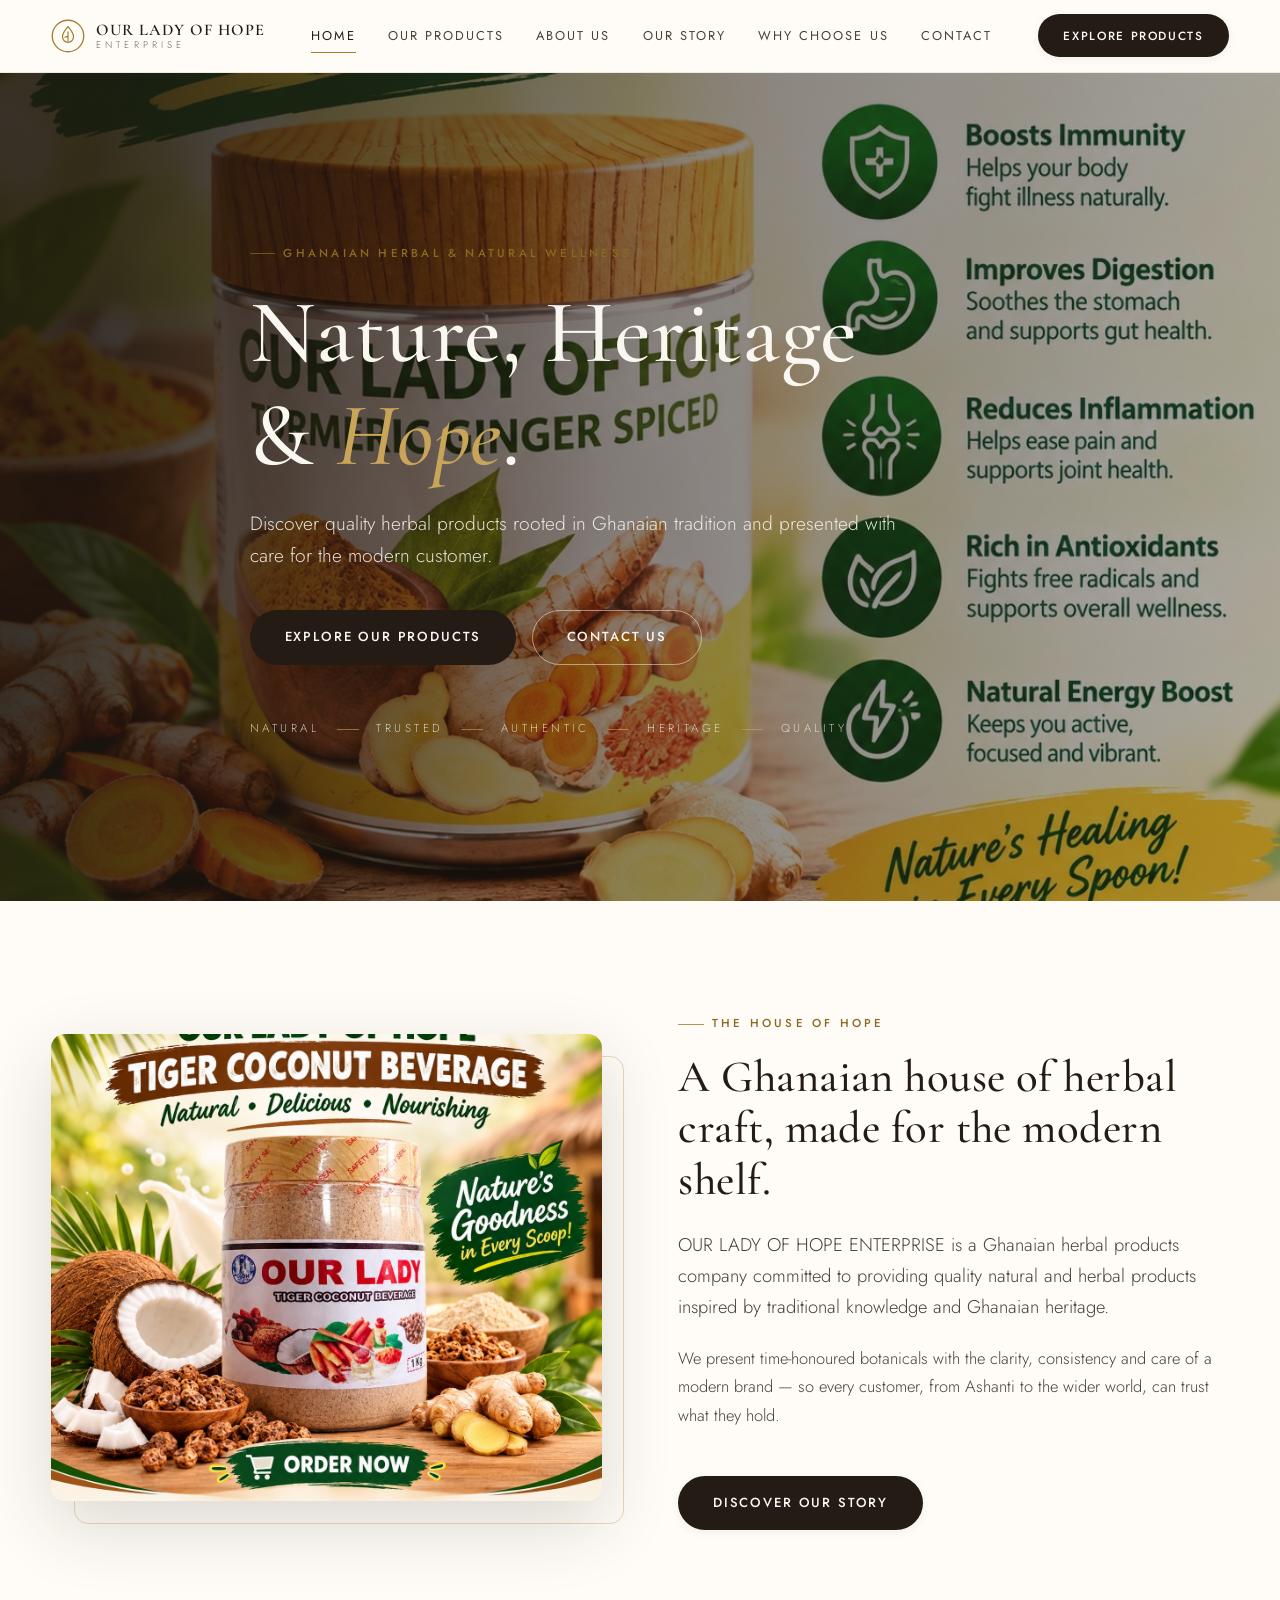
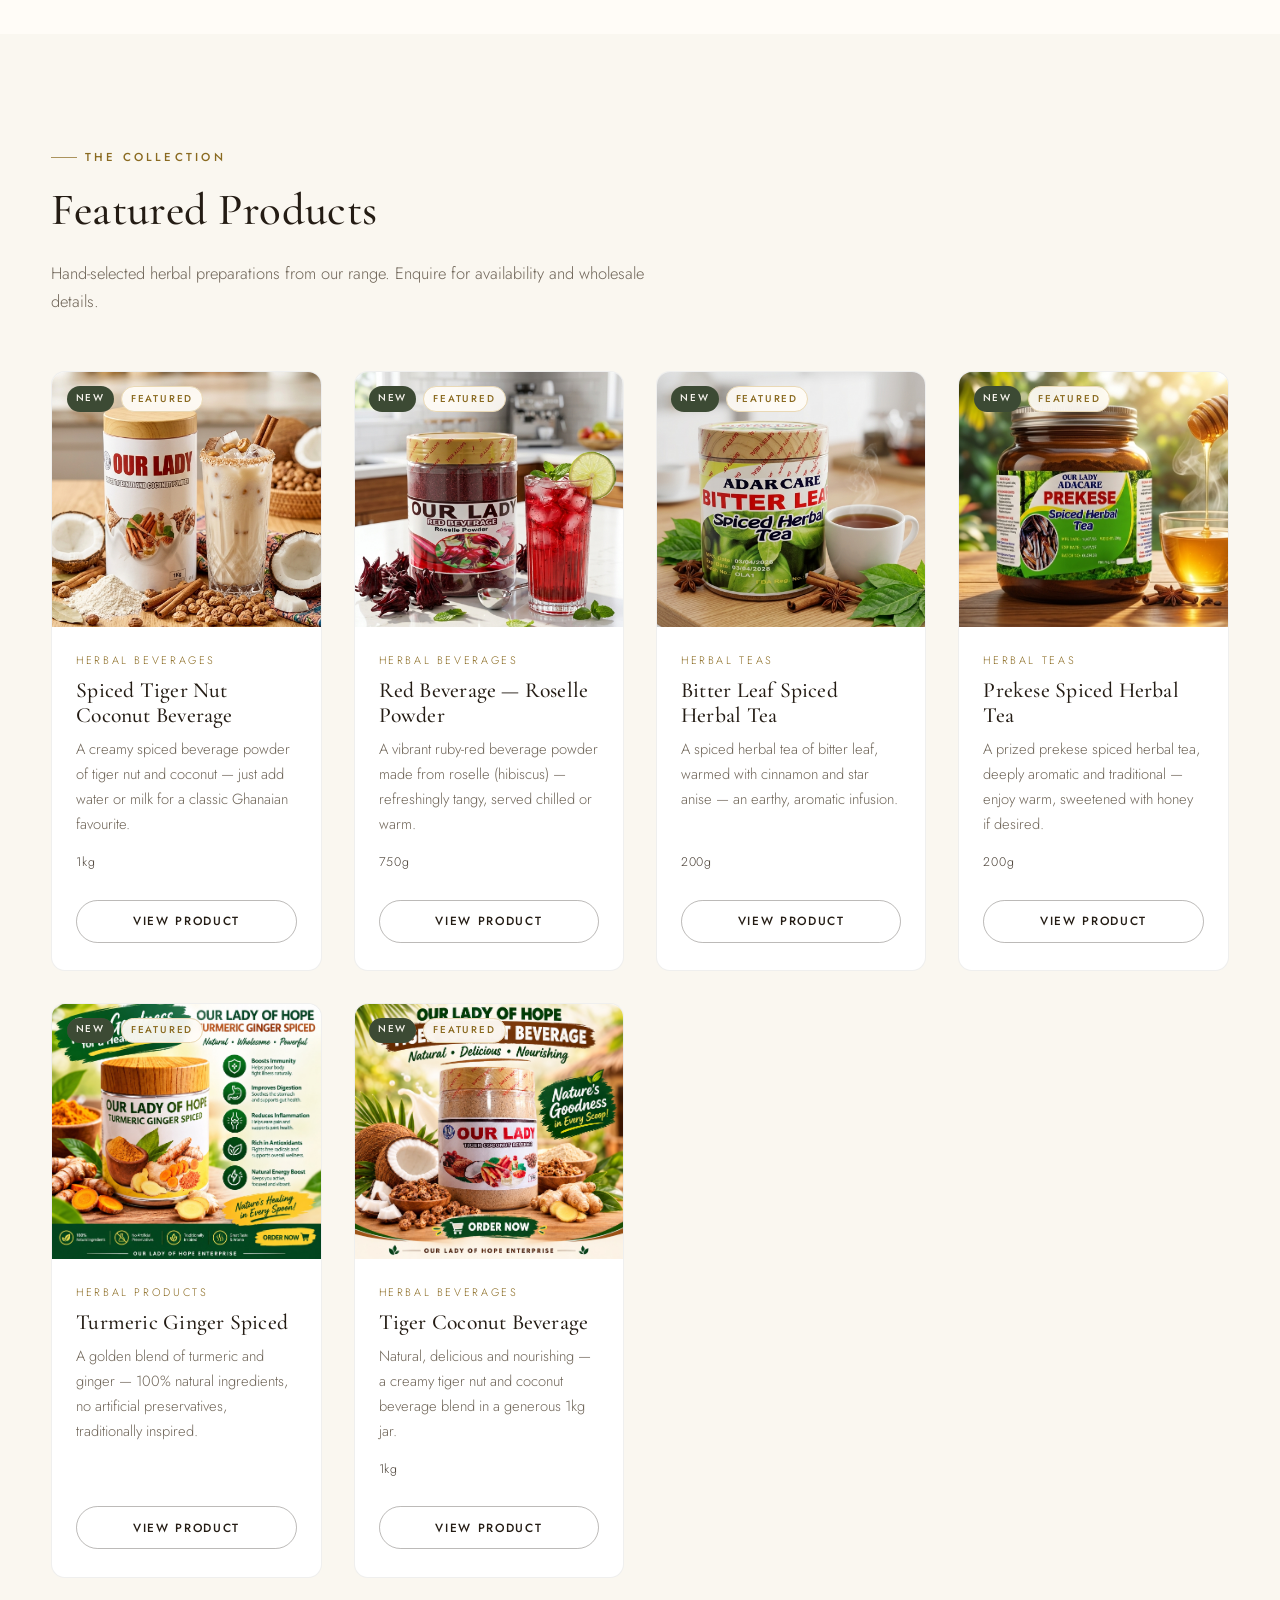
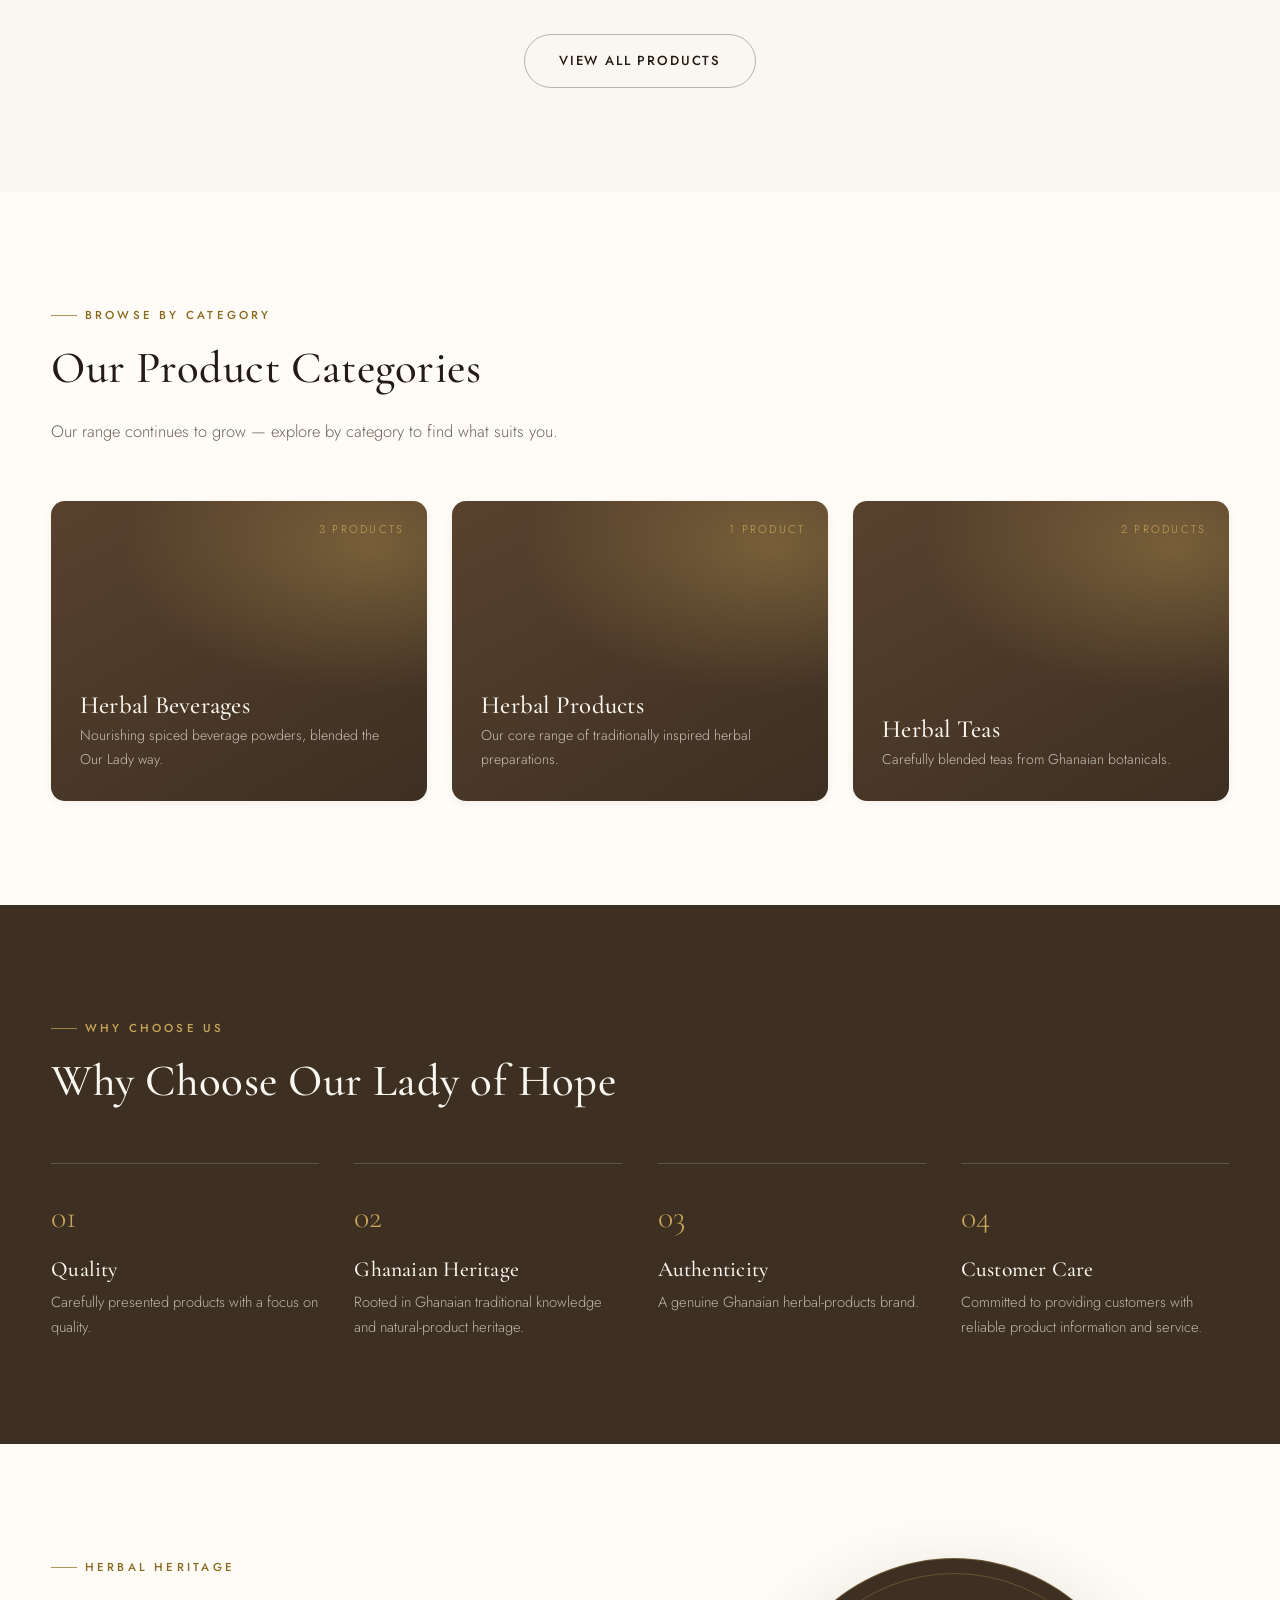
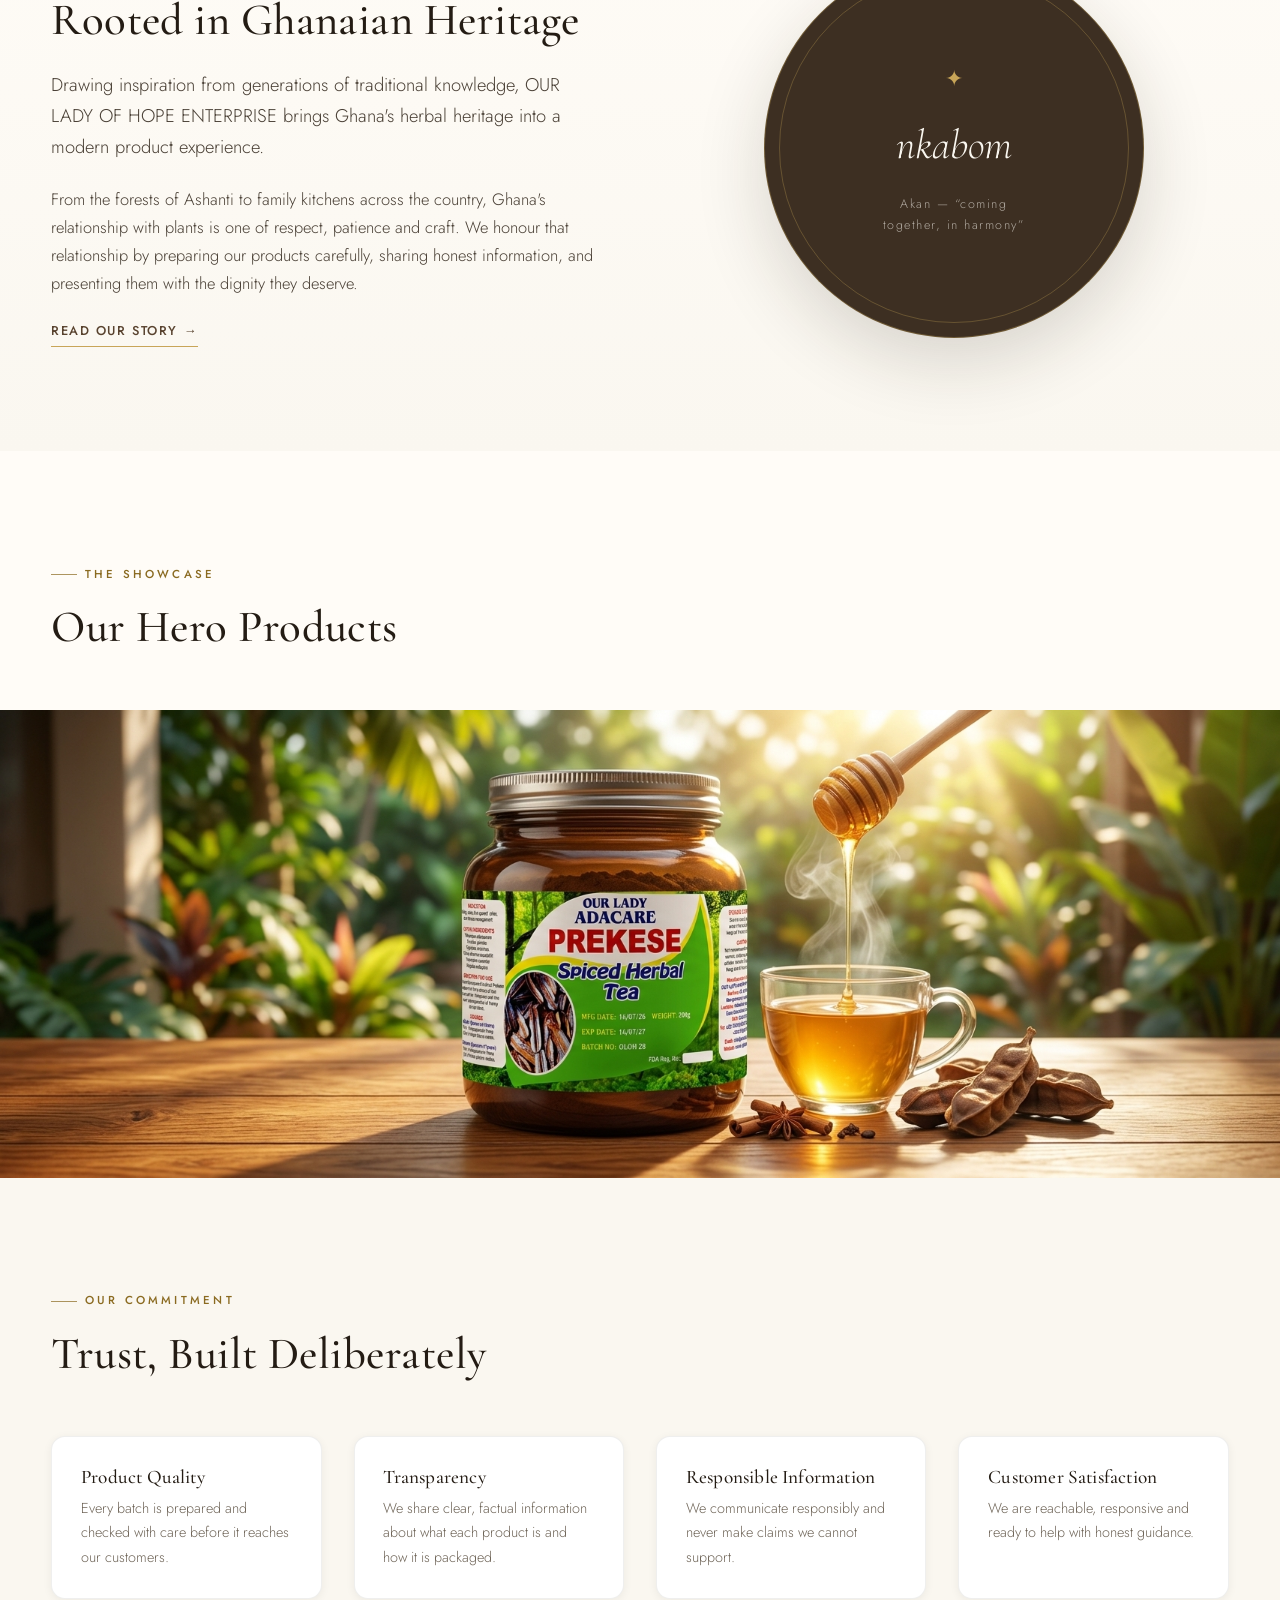
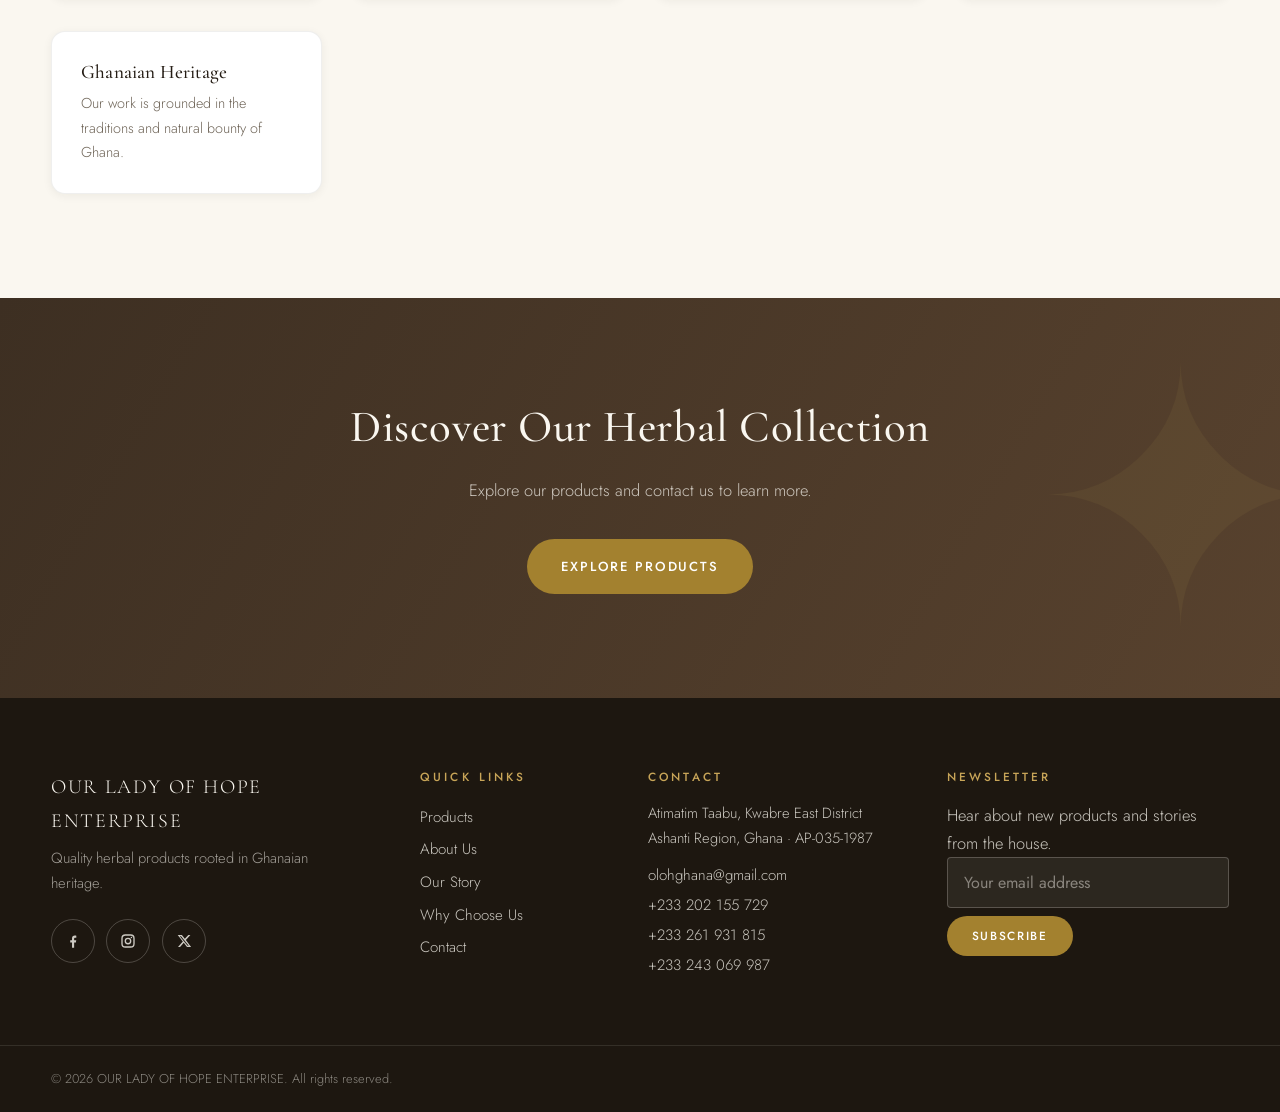
==== commit 6795058c: "Add Turmeric Ginger Spiced and Tiger Coconut Beverage to the catalogue Two new products read from th" ====
--- a/docs/index.html
+++ b/docs/index.html
@@ -8,7 +8,7 @@
 <link rel="preconnect" href="https://fonts.googleapis.com">
 <link rel="preconnect" href="https://fonts.gstatic.com" crossorigin>
 <link href="https://fonts.googleapis.com/css2?family=Cormorant+Garamond:ital,wght@0,400;0,500;0,600;0,700;1,400&family=Jost:wght@300;400;500;600&display=swap" rel="stylesheet">
-<link rel="preload" as="image" href="assets/products/hero-products.jpg" fetchpriority="high">
+<link rel="preload" as="image" href="assets/products/turmeric-ginger-spiced-poster.jpg" fetchpriority="high">
 <link rel="stylesheet" href="css/styles.css">
 </head>
 <body>
@@ -37,7 +37,7 @@
   <!-- HERO -->
   <section class="hero" id="top">
     <div class="hero-media" aria-hidden="true">
-      <img src="assets/products/hero-products.jpg" alt="" fetchpriority="high">
+      <img src="assets/products/turmeric-ginger-spiced-poster.jpg" alt="" fetchpriority="high">
       <div class="hero-veil"></div>
     </div>
     <div class="container hero-inner">
@@ -58,7 +58,7 @@
   <section class="section intro">
     <div class="container grid-2">
       <div class="intro-media reveal">
-        <img src="assets/products/product-lineup.jpg" alt="Our Lady of Hope herbal product packaging" loading="lazy">
+        <img src="assets/products/tiger-coconut-poster.jpg" alt="Our Lady of Hope herbal product packaging" loading="lazy">
         <div class="intro-frame" aria-hidden="true"></div>
       </div>
       <div class="intro-copy reveal">
